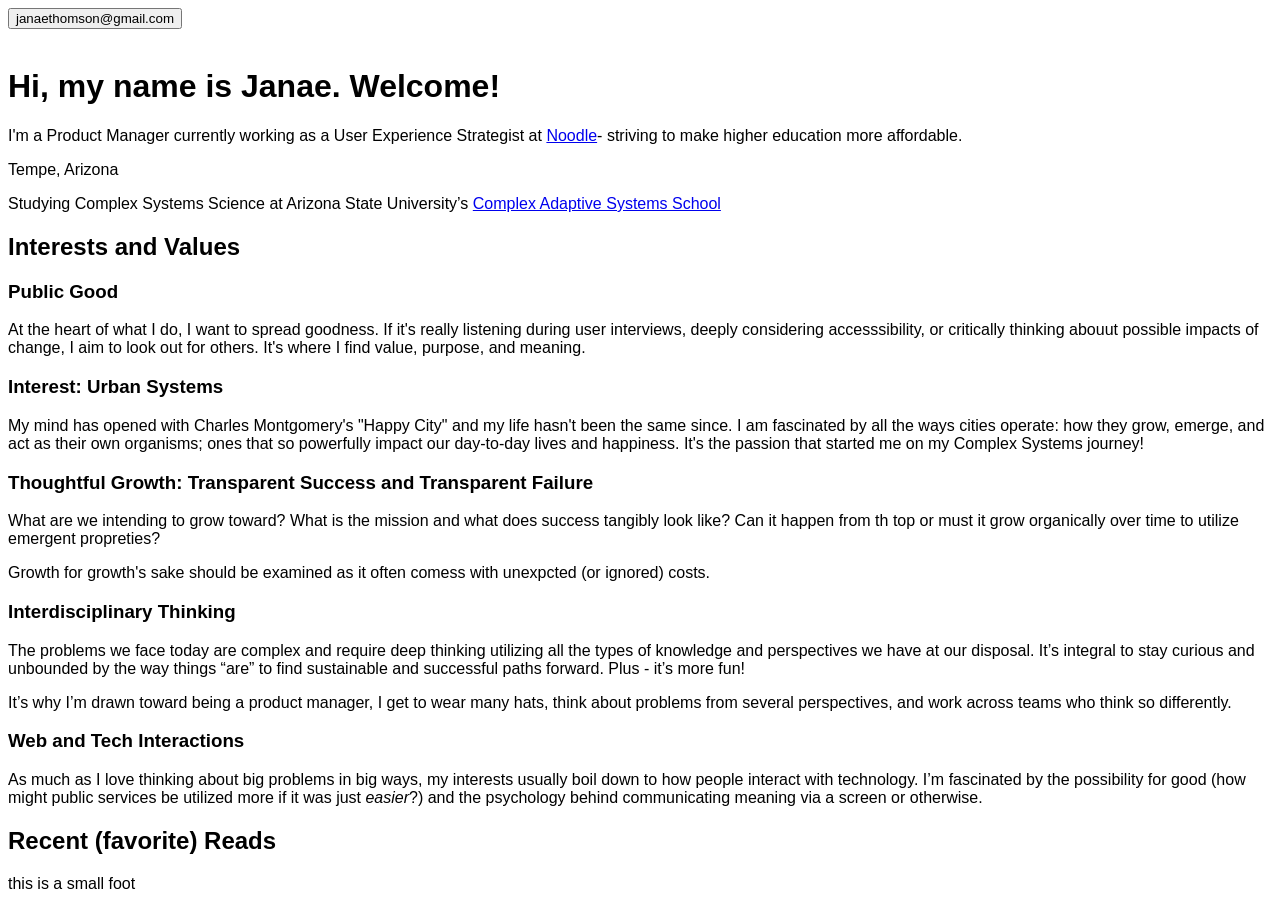
==== index.html @ 3d92d49b "Move files around to align with a standard index.html and css/ structure" ====
<!--
WT 07/26/2024-->

<!DOCTYPE html>
<html lang="en">
<head>
  <meta charset="UTF-8">
  <meta name="viewport" content="width=device-width, initial-scale=1.0">
  <meta name="description" content="Janae's library">
  <title>Janae Thomson</title>
  <link rel="stylesheet" href="styles.css">
  <!--fill favicon-->
  <link rel="icon" href="favicon.ico">
  <style>
    body { font-family: Arial, sans-serif; }
  </style>
  <!--js php?-->
  <script src="script.js"></script>
</head>
<header>
  <button href="mailto:janaethomson@gmail.com">janaethomson@gmail.com</button>
</header>

<body>
  <!--intro section-->
  <div id="intro-section">
    <img id="profilepic" src="">
    <div>
      <h1>Hi, my name is Janae. Welcome!</h1>
      <p>I'm a Product Manager currently working as a User Experience Strategist at <a href="https://www.noodle.com/">Noodle</a>- striving to make higher education more affordable.</p>
    </div>
    <div>
      <p>Tempe, Arizona</p>
      <p>Studying Complex Systems Science at Arizona State University’s <a href="https://scas.asu.edu/">Complex Adaptive Systems School </a></p>
    </div>
  </div>
  <div id="interests">
    <h2>Interests and Values</h2>
    <div class="interest">
      <h3>Public Good</h3>
      <p>At the heart of what I do, I want to spread goodness. If it's really listening during user interviews, deeply considering accesssibility, or critically thinking abouut possible impacts of change, I aim to look out for others. It's where I find value, purpose, and meaning.</p>
    </div>
    <div class="interest">
      <h3>Interest: Urban Systems</h3>
      <p>My mind has opened with Charles Montgomery's "Happy City" and my life hasn't been the same since. I am fascinated by all the ways cities operate: how they grow, emerge, and act as their own organisms; ones that so powerfully impact our day-to-day lives and happiness. It's the passion that started me on my Complex Systems journey!</p>
    </div>
    <div class="interest">
      <h3>Thoughtful Growth: Transparent Success and Transparent Failure</h3>
      <p>What are we intending to grow toward? What is the mission and what does success tangibly look like? Can it happen from th top or must it grow organically over time to utilize emergent propreties?</p>
      <p>Growth for growth's sake should be examined as it often comess with unexpcted (or ignored) costs.</p>
    </div>
    <div class="interest">
      <h3>Interdisciplinary Thinking</h3>
      <p>The problems we face today are complex and require deep thinking utilizing all the types of knowledge and perspectives we have at our disposal. It’s integral to stay curious and unbounded by the way things “are” to find sustainable and successful paths forward. Plus - it’s more fun!</p>
      <p>It’s why I’m drawn toward being a product manager, I get to wear many hats, think about problems from several perspectives, and work across teams who think so differently.</p>
    </div>
    <div class="interest">
      <h3>Web and Tech Interactions</h3>
      <p>As much as I love thinking about big problems in big ways, my interests usually boil down to how people interact with technology. I’m fascinated by the possibility for good (how might public services be utilized more if it was just <em>easier</em>?) and the psychology behind communicating meaning via a screen or otherwise. </p>
    </div>
  </div>
  <div id="readinglist">
    <h2>Recent (favorite) Reads</h2>
    <ul>

    </ul>
  </div>
</body>

</html>
<footer>this is a small foot</footer>
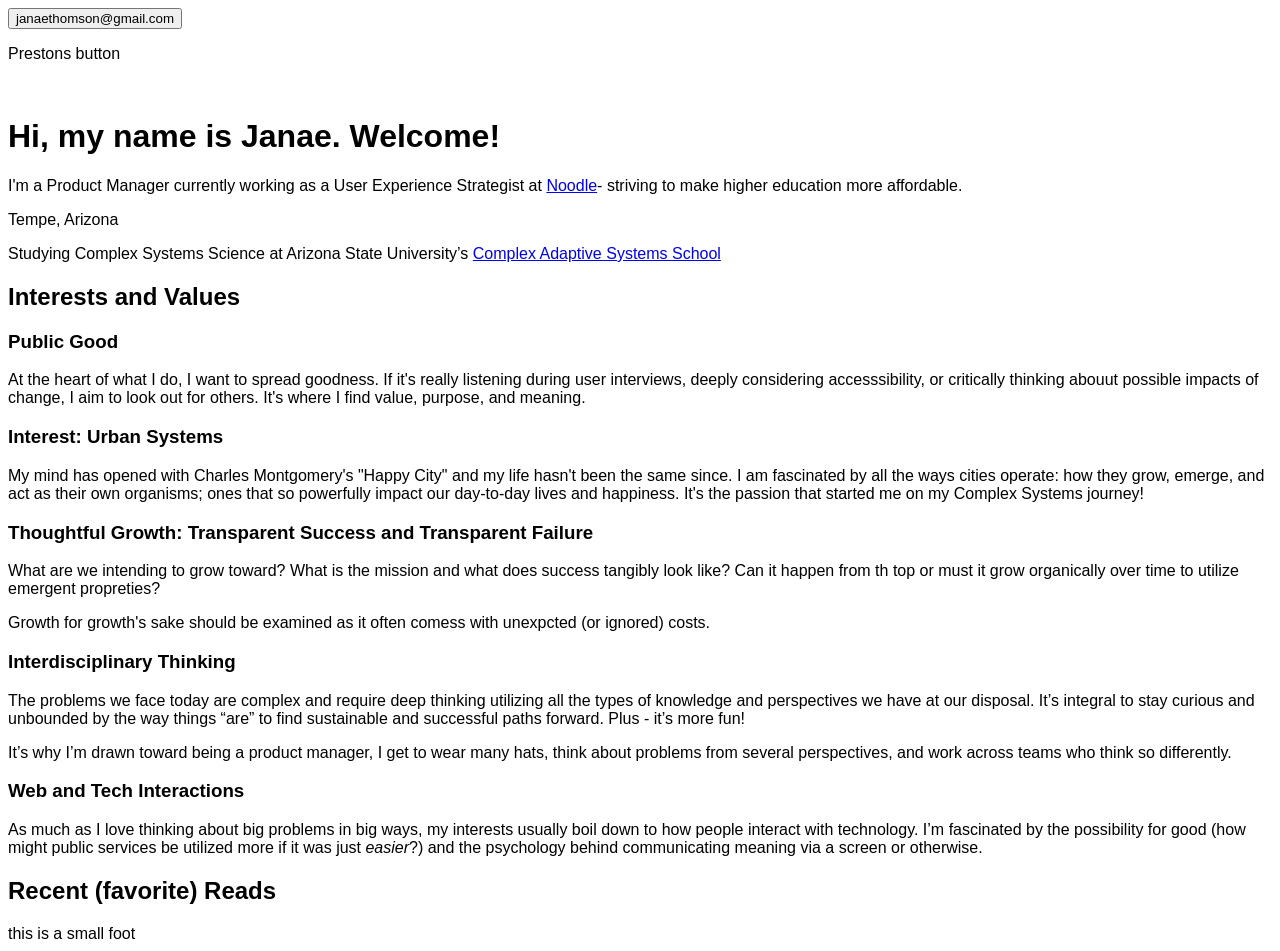
==== commit 1d7f4521: "Prestons button" ====
--- a/index.html
+++ b/index.html
@@ -22,6 +22,9 @@
 </header>
 
 <body>
+  <div id="Prestons button">
+    <p>Prestons button</p>
+  </div>
   <!--intro section-->
   <div id="intro-section">
     <img id="profilepic" src="">
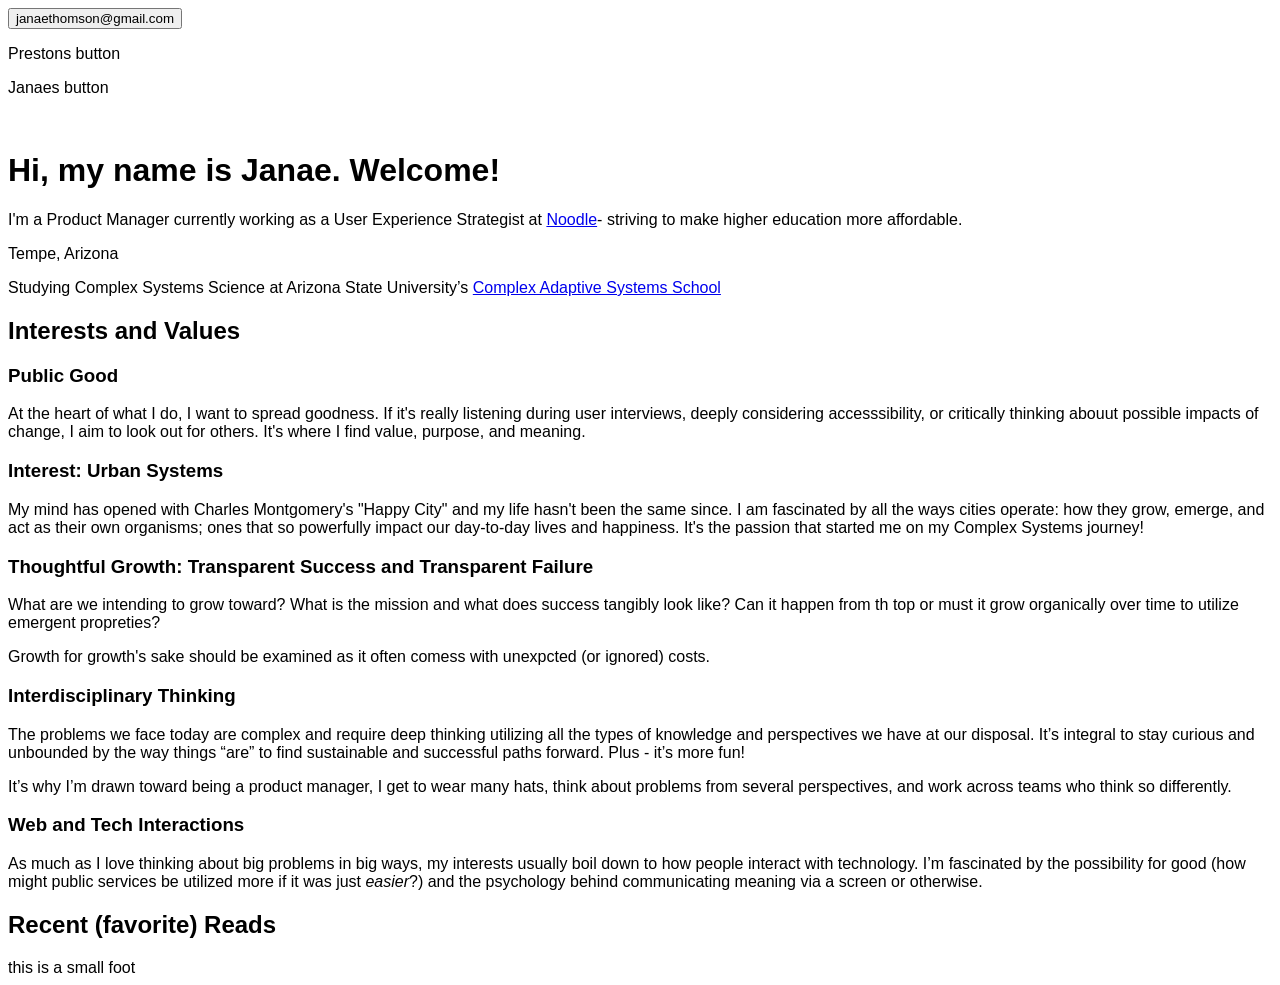
==== commit 447890c0: "Janaes button" ====
--- a/index.html
+++ b/index.html
@@ -24,6 +24,9 @@
 <body>
   <div id="Prestons button">
     <p>Prestons button</p>
+  </div>
+  <div id="Janaes button">
+    <p>Janaes button</p>
   </div>
   <!--intro section-->
   <div id="intro-section">
@@ -71,4 +74,4 @@
 </body>
 
 </html>
-<footer>this is a small foot</footer>+<footer>this is a small foot</footer>
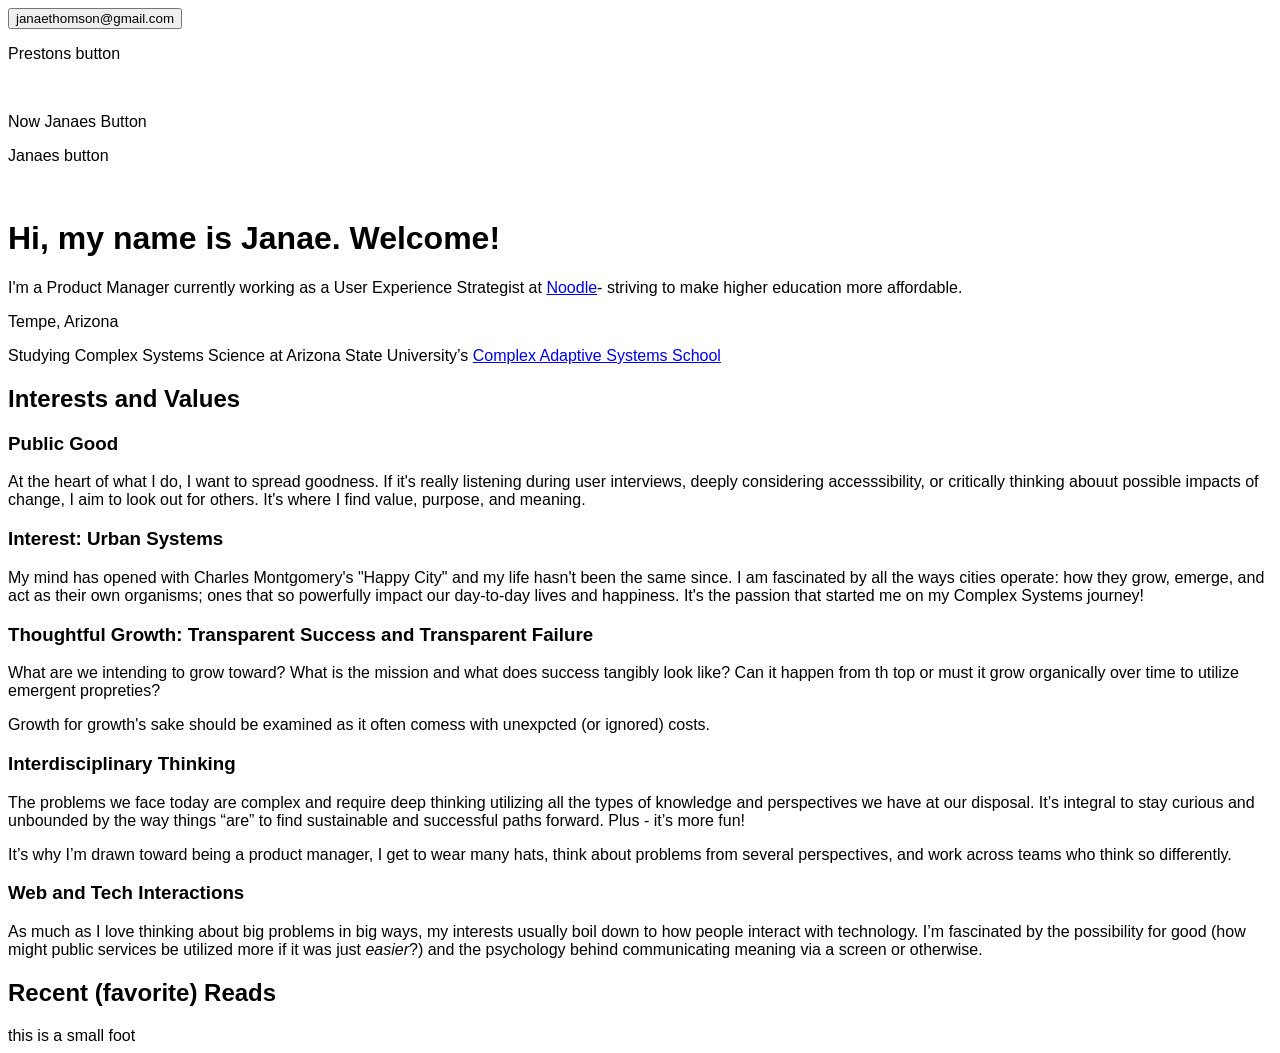
==== commit a860d9fe: "Now Janaes Button" ====
--- a/index.html
+++ b/index.html
@@ -25,9 +25,12 @@
   <div id="Prestons button">
     <p>Prestons button</p>
   </div>
+  <br>
+  <p>Now Janaes Button</p>
   <div id="Janaes button">
     <p>Janaes button</p>
   </div>
+
   <!--intro section-->
   <div id="intro-section">
     <img id="profilepic" src="">
